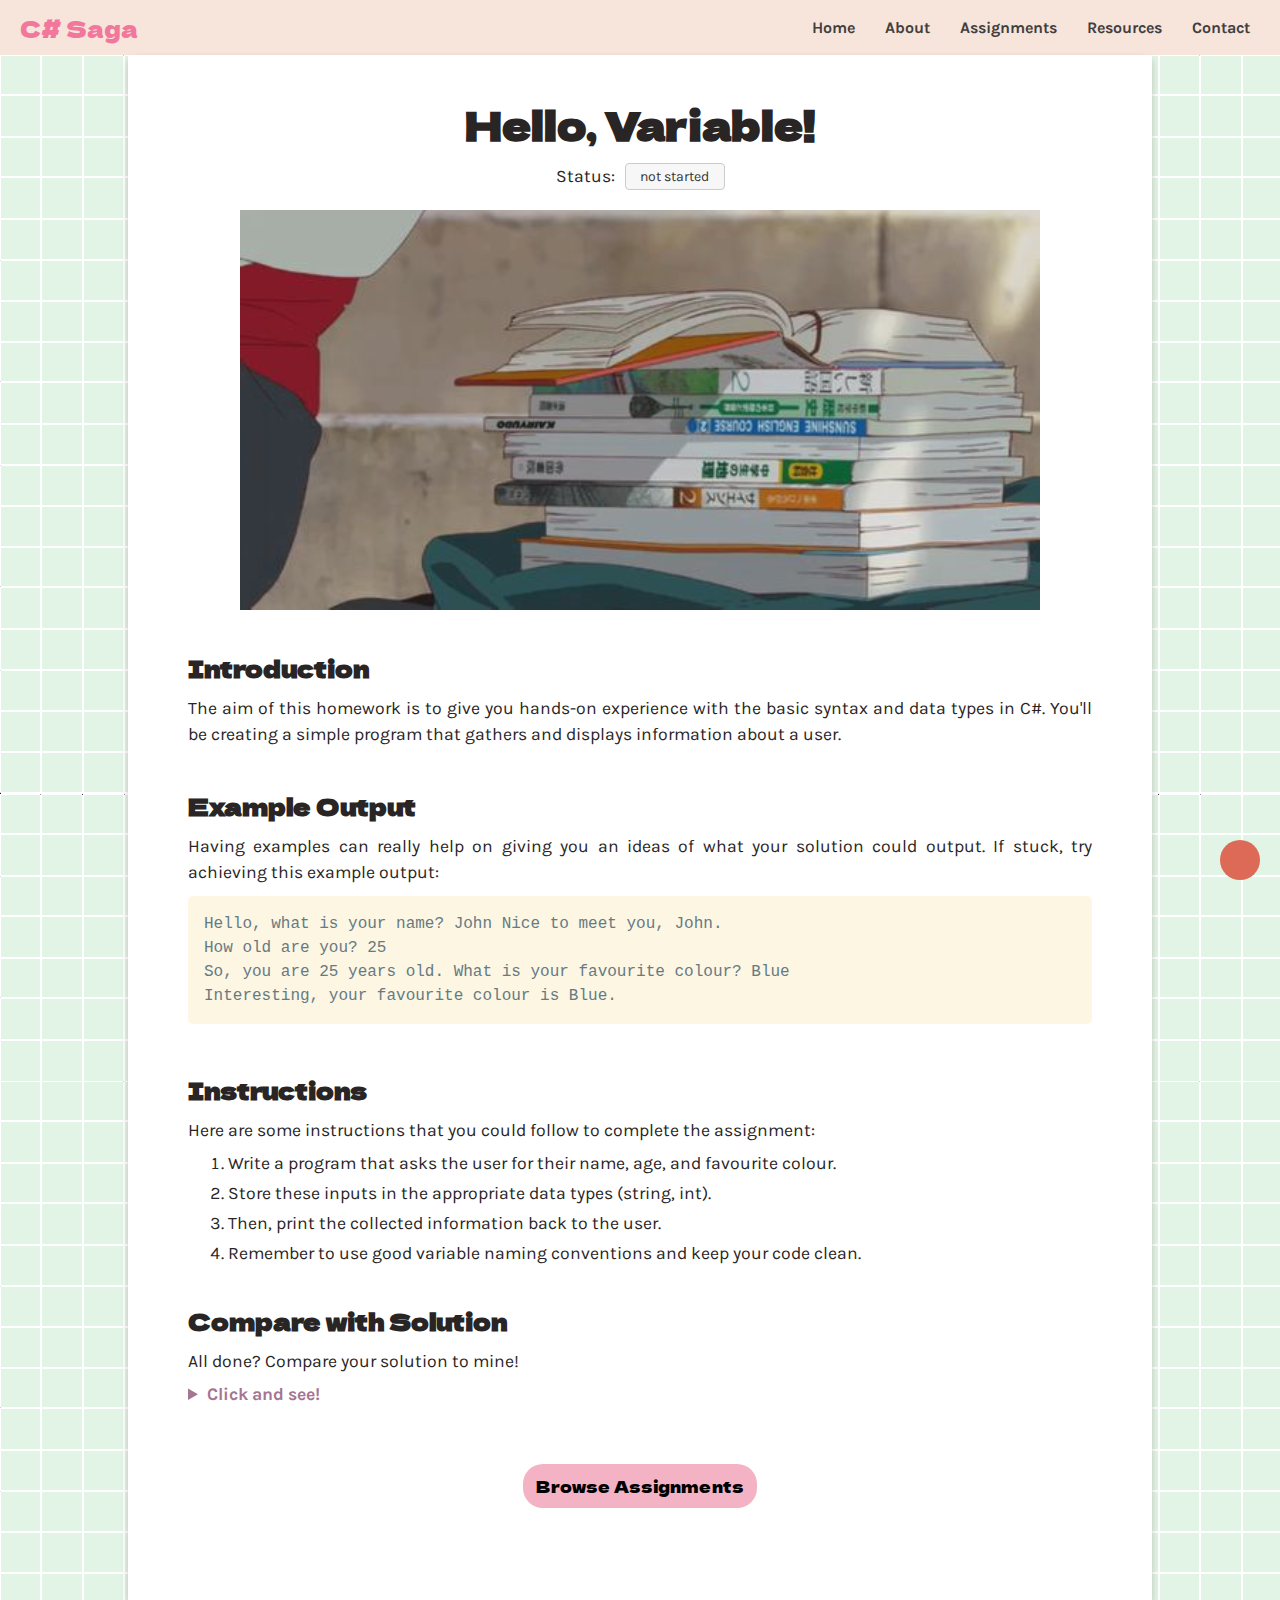
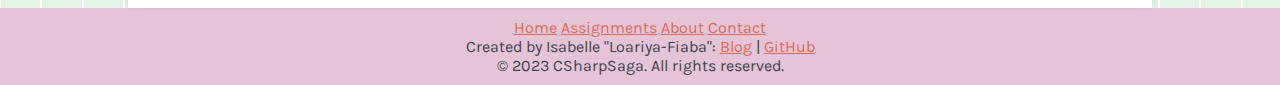
==== assignments/level1/hellovariable.html @ 7c31e47c "Added all of my files" ====
<!DOCTYPE html>
<html lang="en">
  <head>
    <meta charset="UTF-8" />
    <meta http-equiv="X-UA-Compatible" content="IE=edge" />
    <meta name="viewport" content="width=device-width, initial-scale=1.0" />
    <link
      rel="shortcut icon"
      href="../../images/logo.png"
      type="image/x-icon"
    />
    <link
      rel="stylesheet"
      href="https://cdnjs.cloudflare.com/ajax/libs/font-awesome/6.4.0/css/all.min.css"
      integrity="sha512-iecdLmaskl7CVkqkXNQ/ZH/XLlvWZOJyj7Yy7tcenmpD1ypASozpmT/E0iPtmFIB46ZmdtAc9eNBvH0H/ZpiBw=="
      crossorigin="anonymous"
      referrerpolicy="no-referrer"
    />
    <link rel="stylesheet" href="../../src/root.css" />
    <link rel="stylesheet" href="hellovariable.css" />
    <link rel="stylesheet" href="../../src/prism.css" />
    <title>Hello, Variable! | CSharpSaga</title>
  </head>
  <body>
    <i class="fas fa-arrow-up scroll-arrow" id="goUpIcon"></i>
    <!-- <nav id="myNav">
      <a href="../../index.html"><p class="nav-title">C# Saga</p></a>
      <div class="menu-items">
        <a href="../../index.html">Home</a>
        <a href="#">Assignments</a>
        <a href="#">About</a>
        <a href="#">Contact</a>
      </div>
      <button
        type="button"
        id="hamburgerIcon"
        title="menu button"
        class="menu-button"
      >
        <i class="fa-solid fa-bars"></i>
      </button>
    </nav> -->

    <section class="header">
      <a href="../../index.html" class="nav-title">C# Saga</a>
      <nav class="navbar">
        <ul class="nav-menu">
          <li>
            <a href="../../index.html" class="nav-title">C# Saga</a>
          </li>
          
          <li>
            <a href="">Home</a>
          </li>
          <li>
            <a href="">About</a>
          </li>
          <li>
            <a href="">Assignments</a>
          </li>
          <li>
            <a href="">Resources</a>
          </li>
          <li>
            <a href="">Contact</a>
          </li>
        </ul>
      </nav>
      <div class="hamburger">
        <i class="fa-solid fa-bars hamburgerIcon"></i>
      </div>
    </section>

    <main class="assignment-main">
      <div class="contentWrapper a-main">
        <section class="main-header">
          <h1>Hello, Variable!</h1>
          <div class="status-container">
            <p>Status:</p>
            <select
              name="status-select"
              id="status-select-group"
              title="Select the assignment's status"
            >
              <option value="not-started">not started</option>
              <option value="working">working</option>
              <option value="completed">completed</option>
            </select>
          </div>
          <div class="img-container">
            <img src="../../images/post-images/helloword-post-img.png" alt="" />
          </div>
        </section>
        <section class="introduction">
          <h2>Introduction</h2>
          <p class="intro">
            The aim of this homework is to give you hands-on experience with the
            basic syntax and data types in C#. You'll be creating a simple
            program that gathers and displays information about a user.
          </p>
        </section>
        <section class="example-output">
          <h2>Example Output</h2>
          <p>
            Having examples can really help on giving you an ideas of what your
            solution could output. If stuck, try achieving this example output:
          </p>
          <pre><code class="language-markup">Hello, what is your name? John Nice to meet you, John.
How old are you? 25
So, you are 25 years old. What is your favourite colour? Blue
Interesting, your favourite colour is Blue.</code>
</pre>
        </section>
        <section class="instuctions">
          <h2>Instructions</h2>
          <p>
            Here are some instructions that you could follow to complete the
            assignment:
          </p>
          <ol>
            <li>
              Write a program that asks the user for their name, age, and
              favourite colour.
            </li>
            <li>
              Store these inputs in the appropriate data types (string, int).
            </li>
            <li>Then, print the collected information back to the user.</li>
            <li>
              Remember to use good variable naming conventions and keep your
              code clean.
            </li>
          </ol>
        </section>
        <section class="solution">
          <h2>Compare with Solution</h2>
          <p>All done? Compare your solution to mine!</p>
          <details>
            <summary>Click and see!</summary>
            <pre class="line-numbers">
  <code class="language-csharp">  using System;
    class Program
    {
        static void Main()
        {
            Console.WriteLine("Hello, what is your name?");
            string name = Console.ReadLine();

            Console.WriteLine("Nice to meet you, " + name + ". How old are you?");
            int age = int.Parse(Console.ReadLine());

            Console.WriteLine("So, you are " + age + " years old. What is your favourite colour?");
            string color = Console.ReadLine();

            Console.WriteLine("Interesting, your favourite colour is " + color + ".");
        }
    }</code>
</pre>
            <p>
              *It's important to remember, this solution matches the example
              solution given above. Also, there are many ways to achieve the
              same output!
            </p>
          </details>
        </section>
        <a href="#">
          <button type="button" class="btn">Browse Assignments</button>
        </a>
      </div>
    </main>
    <footer>
      <div class="footer-container">
        <div class="footer-links">
          <a href="#">Home</a>
          <a href="#">Assignments</a>
          <a href="#">About</a>
          <a href="#">Contact</a>
        </div>
        <div class="footer-info">
          <p>
            Created by Isabelle "Loariya-Fiaba":
            <a
              href="https://xiacodes.tumblr.com/"
              target="_blank"
              rel="noopener"
              >Blog</a
            >
            |
            <a href="https://github.com/xiacodes" target="_blank" rel="noopener"
              >GitHub</a
            >
          </p>
          <p>&copy; 2023 CSharpSaga. All rights reserved.</p>
        </div>
      </div>
    </footer>
    <script src="../../src/assign.js"></script>
    <script src="../../src/prism.js"></script>
  </body>
</html>
---- src/root.css ----
@import url("https://fonts.googleapis.com/css2?family=Karla:ital,wght@0,400;0,500;0,600;0,700;0,800;1,400;1,500;1,600;1,700;1,800&display=swap");
@import url("https://fonts.googleapis.com/css2?family=Dela+Gothic+One&display=swap");
:root {
  --cream: #f7e4db;
  --croissant: #dd6a57;
  --punch: #f2779c;
  --peony: #f4b2c5;
  --leaf: #878232;
  --black: #292525;
  --lavender: #e5c4d8;
  --honeydew: #e8ef7d;
  --caramel: #d6a457;
  --plum: #a67591;
  --olive: #7f8742;
  --slate: #3d434d;
}

* {
  box-sizing: border-box;
  padding: 0;
  margin: 0;
}
body {
  font-family: "Karla", sans-serif;
  color: var(--black);
}
header {
  height: 100vh;
}
h1,
h2 {
  font-family: "Dela Gothic One", cursive;
}

/* ------------------- */
/* NAV BAR */
.header {
  background-color: var(--cream);
  height: 55px;
  background-color: #f7e4db;
  display: flex;
  justify-content: space-between;
  align-items: center;
  padding: 0 20px;
}
.header li {
  list-style: none;
}
.header a {
  color: var(--black);
  text-decoration: none;
}
.header .nav-title {
  font-weight: 400;
  font-size: 1.4em;
  font-family: "Dela Gothic One", cursive;
  color: #f2779c;
}
nav .nav-title {
  display: none;
}
.nav-menu {
  display: flex;
  gap: 10px;
}
.nav-menu li a {
  padding: 5px 10px;
  font-weight: bold;
  transition: 400ms ease;
  color: #413e3e;
}
.nav-menu li a:hover,
.nav-menu li a:active {
  color: #dd6a57;
}
.hamburger {
  display: none;
  color: #dd6a57;
  cursor: pointer;
  padding: 3px 10px;
  font-size: 1.5em;
}

@media only screen and (max-width: 700px) {
  .header {
    padding: 0 15px;
  }

  .hamburger {
    display: block;
  }

  nav {
    position: absolute;
    left: -100%;
    top: 0px;
    z-index: 999;
    width: 250px;
    height: 120vh;
    box-shadow: 0 0 7px rgba(95, 85, 85, 0.297);
    transition: 0.2s ease;
  }

  nav.active {
    left: 0;
    background-color: #e2f4e5;
  }

  .nav-menu {
    display: block;
    padding: 0 20px;
    margin-top: 30px;
  }

  .nav-menu li {
    margin-bottom: 25px;
    padding: 10px 15px;

    text-align: center;
  }
  .nav-menu li:not(:first-child) {
    border-radius: 5em;
    border-top-left-radius: 20em;
    border-bottom-right-radius: 20em;
  }
  .nav-menu li:not(:first-child):hover,
  .nav-menu li:not(:first-child):active {
    background-color: var(--lavender);
  }

  .nav-menu li a:hover,
  .nav-menu li a:active {
    color: white;
  }

  nav .nav-title {
    display: block;
    background-color: transparent !important;
  }

  nav .nav-title:hover {
    color: var(--croissant) !important;
  }
}
.contentWrapper {
  width: 80%;
}

/* --------------------------- */

.scroll-arrow {
  position: fixed;
  bottom: 20px;
  right: 20px;
  width: 40px;
  height: 40px;
  background-color: var(--croissant);
  border-radius: 50%;
  display: flex;
  align-items: center;
  justify-content: center;
  color: white;
  text-decoration: none;
  z-index: 999;
  cursor: pointer;
}
main p {
  line-height: 150%;
  text-align: justify;
}
.menu-items .icon {
  display: none;
}
::-webkit-scrollbar {
  width: 7px;
}

::-webkit-scrollbar-track {
  background-color: var(--cream);
}

::-webkit-scrollbar-thumb {
  background-color: var(--plum);
  border-radius: 10px;
}

/* ---------------------------- */
.footer-container {
  background-color: var(--lavender);
  color: var(--slate);
  text-align: center;
  padding: 10px 0;
}
.footer-container a {
  color: #dd6a57;
}

/* -------------------------- */
---- assignments/level1/hellovariable.css ----
.assignment-main {
  display: flex;
  justify-content: center;
  background-color: #e2f4e5;
  background-image: url(../../images/grid.png);
  height: 100%;
}
.a-main {
  background-color: white;
  padding: 40px 60px 100px 60px;
  display: flex;
  flex-direction: column;
  gap: 40px;
  box-shadow: 5px 0 7px -5px #5f55554c, -5px 0 7px -5px #5f55554c;
}

.a-main > a {
  margin-top: 20px;
  width: 100%;
  display: flex;
  justify-content: center;
  text-decoration: none;
}

/* ----------- */
.main-header {
  display: flex;
  flex-direction: column;
  align-items: center;
}
.status-container {
  display: flex;
  gap: 10px;
  align-items: center;
}
.img-container {
  margin-top: 20px;
  width: 100%;
  display: flex;
  flex-direction: column;
  align-items: center;
}
.img-container img {
  object-fit: cover;
}
h1 {
  font-family: "Dela Gothic One", cursive;
  font-size: 2.5em;
  margin-bottom: 10px;
  text-align: center;
}
h2 {
  margin-bottom: 10px;
}
main p,
main li,
main summary {
  font-size: 17.6px;
}

/* ----------------- */
select {
  font-family: "Karla", sans-serif;
  -webkit-appearance: none;
  -moz-appearance: none;
  appearance: none;
  padding: 4px 0px;
  font-size: 14px;
  border: 1px solid #ccc;
  border-radius: 4px;
  background-color: #f7f7f7;
  color: #333;
  width: 100px;
  text-align: center;
  cursor: pointer;
}
select option:hover {
  cursor: pointer;
}

.btn {
  border-radius: 20px;
  padding: 10px 13px;
  font-size: 1em;
  font-family: "Dela Gothic One", cursive;
  background-color: var(--peony);
  cursor: pointer;
  border: none;
  transition: 400ms;
}

/* ------------------- */
.instuctions > ol {
  margin-left: 40px;
  display: flex;
  flex-direction: column;
  gap: 10px;
  margin-top: 10px;
}
details,
pre {
  margin-top: 10px !important;
}
details summary {
  font-weight: bold;
  color: var(--plum);
}

/* MEDIA QUERIES */

/* Styles for screen sizes up to 600 pixels wide */
@media (max-width: 600px) {
  .a-main {
    padding-left: 30px;
    padding-right: 30px;
  }
  .img-container img {
    object-fit: cover;
    width: 100%;
  }
  .contentWrapper {
    width: 100%;
  }
  h1 {
    font-size: 2em;
  }
  main p,
  .instuctions ol > li {
    font-size: 0.9em;
  }
  .footer-container {
    font-size: 0.7em;
  }
  #status-select-group,
  .status-container > p {
    font-size: 0.8em;
  }
  #status-select-group {
    padding: 2px 0px;
  }
  pre > code.language-markup,
  pre > code.language-csharp {
    font-size: 0.8em !important;
  }
}

/* Styles for screen sizes between 601px and 900px */
@media (min-width: 601px) and (max-width: 900px) {
  .img-container img {
    object-fit: cover;
    width: 100%;
  }
  .contentWrapper {
    width: 90%;
  }
}

/* Styles for screen sizes above 900 pixels wide */
@media (min-width: 901px) and (max-width: 1200px) {
  .img-container img {
    object-fit: cover;
    width: 100%;
  }
}
---- src/prism.css ----
/* PrismJS 1.29.0
https://prismjs.com/download.html#themes=prism-solarizedlight&languages=markup+css+clike+javascript+csharp&plugins=line-numbers+toolbar+copy-to-clipboard */
code[class*=language-],pre[class*=language-]{color:#657b83;font-family:Consolas,Monaco,'Andale Mono','Ubuntu Mono',monospace;font-size:1em;text-align:left;white-space:pre;word-spacing:normal;word-break:normal;word-wrap:normal;line-height:1.5;-moz-tab-size:4;-o-tab-size:4;tab-size:4;-webkit-hyphens:none;-moz-hyphens:none;-ms-hyphens:none;hyphens:none}code[class*=language-] ::-moz-selection,code[class*=language-]::-moz-selection,pre[class*=language-] ::-moz-selection,pre[class*=language-]::-moz-selection{background:#073642}code[class*=language-] ::selection,code[class*=language-]::selection,pre[class*=language-] ::selection,pre[class*=language-]::selection{background:#073642}pre[class*=language-]{padding:1em;margin:.5em 0;overflow:auto;border-radius:.3em}:not(pre)>code[class*=language-],pre[class*=language-]{background-color:#fdf6e3}:not(pre)>code[class*=language-]{padding:.1em;border-radius:.3em}.token.cdata,.token.comment,.token.doctype,.token.prolog{color:#93a1a1}.token.punctuation{color:#586e75}.token.namespace{opacity:.7}.token.boolean,.token.constant,.token.deleted,.token.number,.token.property,.token.symbol,.token.tag{color:#268bd2}.token.attr-name,.token.builtin,.token.char,.token.inserted,.token.selector,.token.string,.token.url{color:#2aa198}.token.entity{color:#657b83;background:#eee8d5}.token.atrule,.token.attr-value,.token.keyword{color:#859900}.token.class-name,.token.function{color:#b58900}.token.important,.token.regex,.token.variable{color:#cb4b16}.token.bold,.token.important{font-weight:700}.token.italic{font-style:italic}.token.entity{cursor:help}
pre[class*=language-].line-numbers{position:relative;padding-left:3.8em;counter-reset:linenumber}pre[class*=language-].line-numbers>code{position:relative;white-space:inherit}.line-numbers .line-numbers-rows{position:absolute;pointer-events:none;top:0;font-size:100%;left:-3.8em;width:3em;letter-spacing:-1px;border-right:1px solid #999;-webkit-user-select:none;-moz-user-select:none;-ms-user-select:none;user-select:none}.line-numbers-rows>span{display:block;counter-increment:linenumber}.line-numbers-rows>span:before{content:counter(linenumber);color:#999;display:block;padding-right:.8em;text-align:right}
div.code-toolbar{position:relative}div.code-toolbar>.toolbar{position:absolute;z-index:10;top:.3em;right:.2em;transition:opacity .3s ease-in-out;opacity:0}div.code-toolbar:hover>.toolbar{opacity:1}div.code-toolbar:focus-within>.toolbar{opacity:1}div.code-toolbar>.toolbar>.toolbar-item{display:inline-block}div.code-toolbar>.toolbar>.toolbar-item>a{cursor:pointer}div.code-toolbar>.toolbar>.toolbar-item>button{background:0 0;border:0;color:inherit;font:inherit;line-height:normal;overflow:visible;padding:0;-webkit-user-select:none;-moz-user-select:none;-ms-user-select:none}div.code-toolbar>.toolbar>.toolbar-item>a,div.code-toolbar>.toolbar>.toolbar-item>button,div.code-toolbar>.toolbar>.toolbar-item>span{color:#bbb;font-size:.8em;padding:0 .5em;background:#f5f2f0;background:rgba(224,224,224,.2);box-shadow:0 2px 0 0 rgba(0,0,0,.2);border-radius:.5em}div.code-toolbar>.toolbar>.toolbar-item>a:focus,div.code-toolbar>.toolbar>.toolbar-item>a:hover,div.code-toolbar>.toolbar>.toolbar-item>button:focus,div.code-toolbar>.toolbar>.toolbar-item>button:hover,div.code-toolbar>.toolbar>.toolbar-item>span:focus,div.code-toolbar>.toolbar>.toolbar-item>span:hover{color:inherit;text-decoration:none}
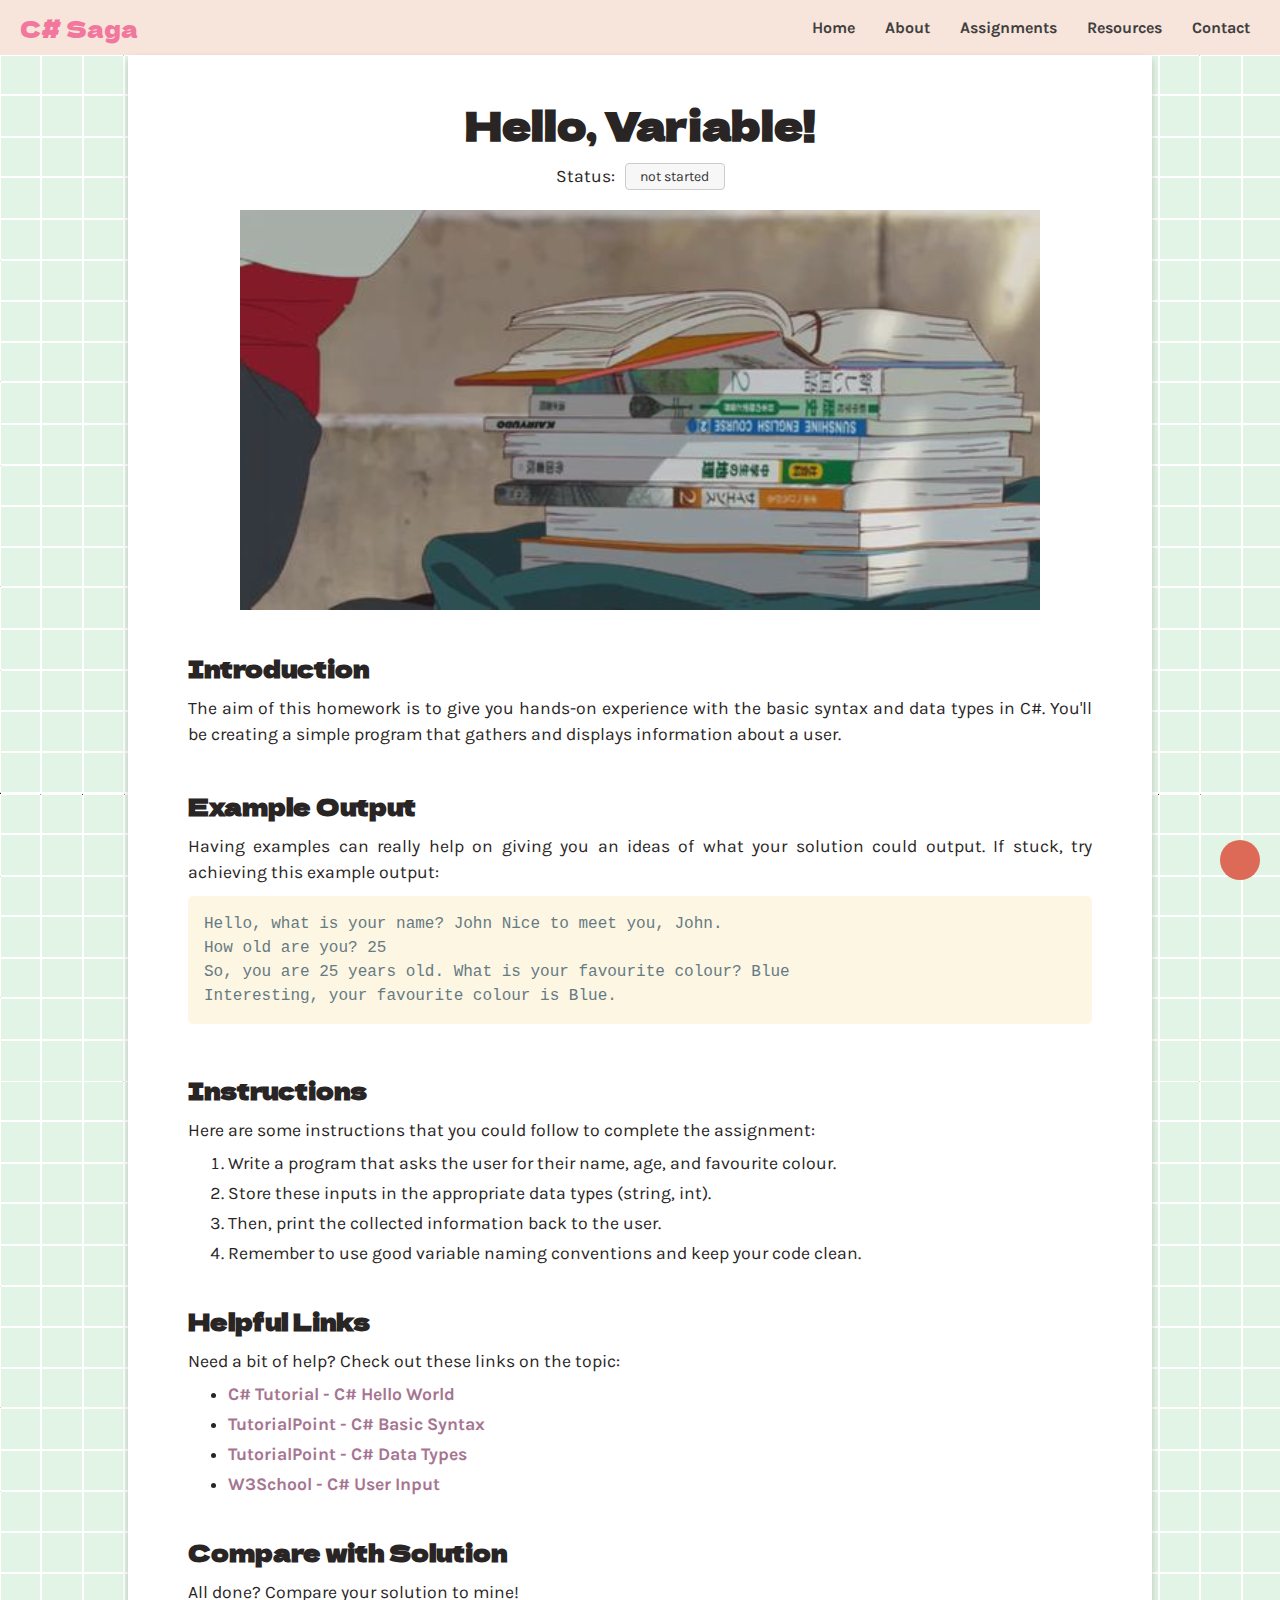
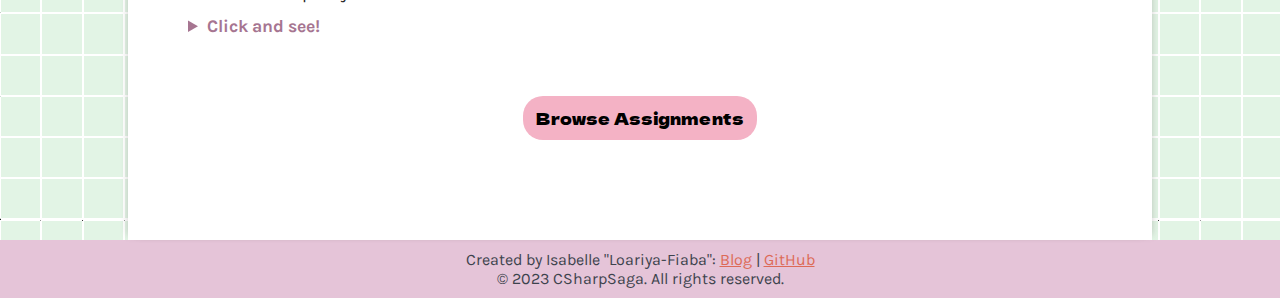
==== commit d0761b5a: "Added a Helpful Links section" ====
--- a/assignments/level1/hellovariable.html
+++ b/assignments/level1/hellovariable.html
@@ -17,30 +17,12 @@
       referrerpolicy="no-referrer"
     />
     <link rel="stylesheet" href="../../src/root.css" />
-    <link rel="stylesheet" href="hellovariable.css" />
+    <link rel="stylesheet" href="assignment-style.css" />
     <link rel="stylesheet" href="../../src/prism.css" />
     <title>Hello, Variable! | CSharpSaga</title>
   </head>
   <body>
     <i class="fas fa-arrow-up scroll-arrow" id="goUpIcon"></i>
-    <!-- <nav id="myNav">
-      <a href="../../index.html"><p class="nav-title">C# Saga</p></a>
-      <div class="menu-items">
-        <a href="../../index.html">Home</a>
-        <a href="#">Assignments</a>
-        <a href="#">About</a>
-        <a href="#">Contact</a>
-      </div>
-      <button
-        type="button"
-        id="hamburgerIcon"
-        title="menu button"
-        class="menu-button"
-      >
-        <i class="fa-solid fa-bars"></i>
-      </button>
-    </nav> -->
-
     <section class="header">
       <a href="../../index.html" class="nav-title">C# Saga</a>
       <nav class="navbar">
@@ -48,9 +30,9 @@
           <li>
             <a href="../../index.html" class="nav-title">C# Saga</a>
           </li>
-          
-          <li>
-            <a href="">Home</a>
+
+          <li>
+            <a href="../../index.html">Home</a>
           </li>
           <li>
             <a href="">About</a>
@@ -132,6 +114,52 @@
             </li>
           </ol>
         </section>
+        <section class="helpful-links">
+          <h2>Helpful Links</h2>
+          <p>Need a bit of help? Check out these links on the topic:</p>
+          <ul>
+            <li>
+              <a
+                href="https://www.csharptutorial.net/csharp-tutorial/csharp-hello-world/"
+                target="_blank"
+                rel="noopener noreferrer"
+                title="C# Tutorial - C# Hello World"
+              >
+                C# Tutorial - C# Hello World
+              </a>
+            </li>
+            <li>
+              <a
+                href="https://www.tutorialspoint.com/csharp/csharp_basic_syntax.htm"
+                target="_blank"
+                rel="noopener noreferrer"
+                title="TutorialPoint - C# Basic Syntax"
+              >
+                TutorialPoint - C# Basic Syntax
+              </a>
+            </li>
+            <li>
+              <a
+                href="https://www.tutorialspoint.com/csharp/csharp_data_types.htm"
+                target="_blank"
+                rel="noopener noreferrer"
+                title="TutorialPoint - C# Data Types"
+              >
+                TutorialPoint - C# Data Types
+              </a>
+            </li>
+            <li>
+              <a
+                href="https://www.w3schools.com/cs/cs_user_input.php"
+                target="_blank"
+                rel="noopener noreferrer"
+                title="W3School - C# User Input"
+              >
+                W3School - C# User Input
+              </a>
+            </li>
+          </ul>
+        </section>
         <section class="solution">
           <h2>Compare with Solution</h2>
           <p>All done? Compare your solution to mine!</p>
@@ -170,12 +198,6 @@
     </main>
     <footer>
       <div class="footer-container">
-        <div class="footer-links">
-          <a href="#">Home</a>
-          <a href="#">Assignments</a>
-          <a href="#">About</a>
-          <a href="#">Contact</a>
-        </div>
         <div class="footer-info">
           <p>
             Created by Isabelle "Loariya-Fiaba":
--- a/assignments/level1/assignment-style.css
+++ b/assignments/level1/assignment-style.css
@@ -0,0 +1,177 @@
+.assignment-main {
+  display: flex;
+  justify-content: center;
+  background-color: #e2f4e5;
+  background-image: url(../../images/grid.png);
+  height: 100%;
+}
+.a-main {
+  background-color: white;
+  padding: 40px 60px 100px 60px;
+  display: flex;
+  flex-direction: column;
+  gap: 40px;
+  box-shadow: 5px 0 7px -5px #5f55554c, -5px 0 7px -5px #5f55554c;
+}
+
+.a-main > a {
+  margin-top: 20px;
+  width: 100%;
+  display: flex;
+  justify-content: center;
+  text-decoration: none;
+}
+
+/* ----------- */
+.main-header {
+  display: flex;
+  flex-direction: column;
+  align-items: center;
+}
+.status-container {
+  display: flex;
+  gap: 10px;
+  align-items: center;
+}
+.img-container {
+  margin-top: 20px;
+  width: 100%;
+  display: flex;
+  flex-direction: column;
+  align-items: center;
+}
+.img-container img {
+  object-fit: cover;
+}
+h1 {
+  font-family: "Dela Gothic One", cursive;
+  font-size: 2.5em;
+  margin-bottom: 10px;
+  text-align: center;
+}
+h2 {
+  margin-bottom: 10px;
+}
+main p,
+main li,
+main summary {
+  font-size: 17.6px;
+}
+
+/* ----------------- */
+select {
+  font-family: "Karla", sans-serif;
+  -webkit-appearance: none;
+  -moz-appearance: none;
+  appearance: none;
+  padding: 4px 0px;
+  font-size: 14px;
+  border: 1px solid #ccc;
+  border-radius: 4px;
+  background-color: #f7f7f7;
+  color: #333;
+  width: 100px;
+  text-align: center;
+  cursor: pointer;
+}
+select option:hover {
+  cursor: pointer;
+}
+
+.btn {
+  border-radius: 20px;
+  padding: 10px 13px;
+  font-size: 1em;
+  font-family: "Dela Gothic One", cursive;
+  background-color: var(--peony);
+  cursor: pointer;
+  border: none;
+  transition: 400ms;
+}
+
+/* ------------------- */
+.instuctions > ol, .helpful-links ul {
+  margin-left: 40px;
+  display: flex;
+  flex-direction: column;
+  gap: 10px;
+  margin-top: 10px;
+}
+details,
+pre {
+  margin-top: 10px !important;
+}
+details summary {
+  font-weight: bold;
+  color: var(--plum);
+  cursor: pointer;
+}
+
+/* --------------------- */
+.helpful-links ul a {
+  text-decoration: none;
+  color: var(--plum);
+  font-weight: bold;
+}
+.helpful-links ul a:hover, .helpful-links ul a:active {
+  text-decoration: underline;
+  color: var(--leaf);
+  font-weight: bold;
+}
+
+/* MEDIA QUERIES */
+
+/* Styles for screen sizes up to 600 pixels wide */
+@media (max-width: 600px) {
+  .a-main {
+    padding-left: 30px;
+    padding-right: 30px;
+  }
+  .img-container img {
+    object-fit: cover;
+    width: 100%;
+  }
+  .contentWrapper {
+    width: 100%;
+  }
+  h1 {
+    font-size: 2em;
+  }
+  main p,
+  .instuctions ol > li, .helpful-links ul > li, details summary {
+    font-size: 0.9em;
+  }
+  .footer-container {
+    font-size: 0.7em;
+  }
+  #status-select-group,
+  .status-container > p {
+    font-size: 0.8em;
+  }
+  #status-select-group {
+    padding: 2px 0px;
+  }
+  pre > code.language-markup,
+  pre > code.language-csharp {
+    font-size: 0.8em !important;
+  }
+}
+
+/* Styles for screen sizes between 601px and 900px */
+@media (min-width: 601px) and (max-width: 900px) {
+  .img-container img {
+    object-fit: cover;
+    width: 100%;
+  }
+  .contentWrapper {
+    width: 90%;
+  }
+}
+
+/* Styles for screen sizes above 900 pixels wide */
+@media (min-width: 901px) and (max-width: 1200px) {
+  .img-container img {
+    object-fit: cover;
+    width: 100%;
+  }
+}
